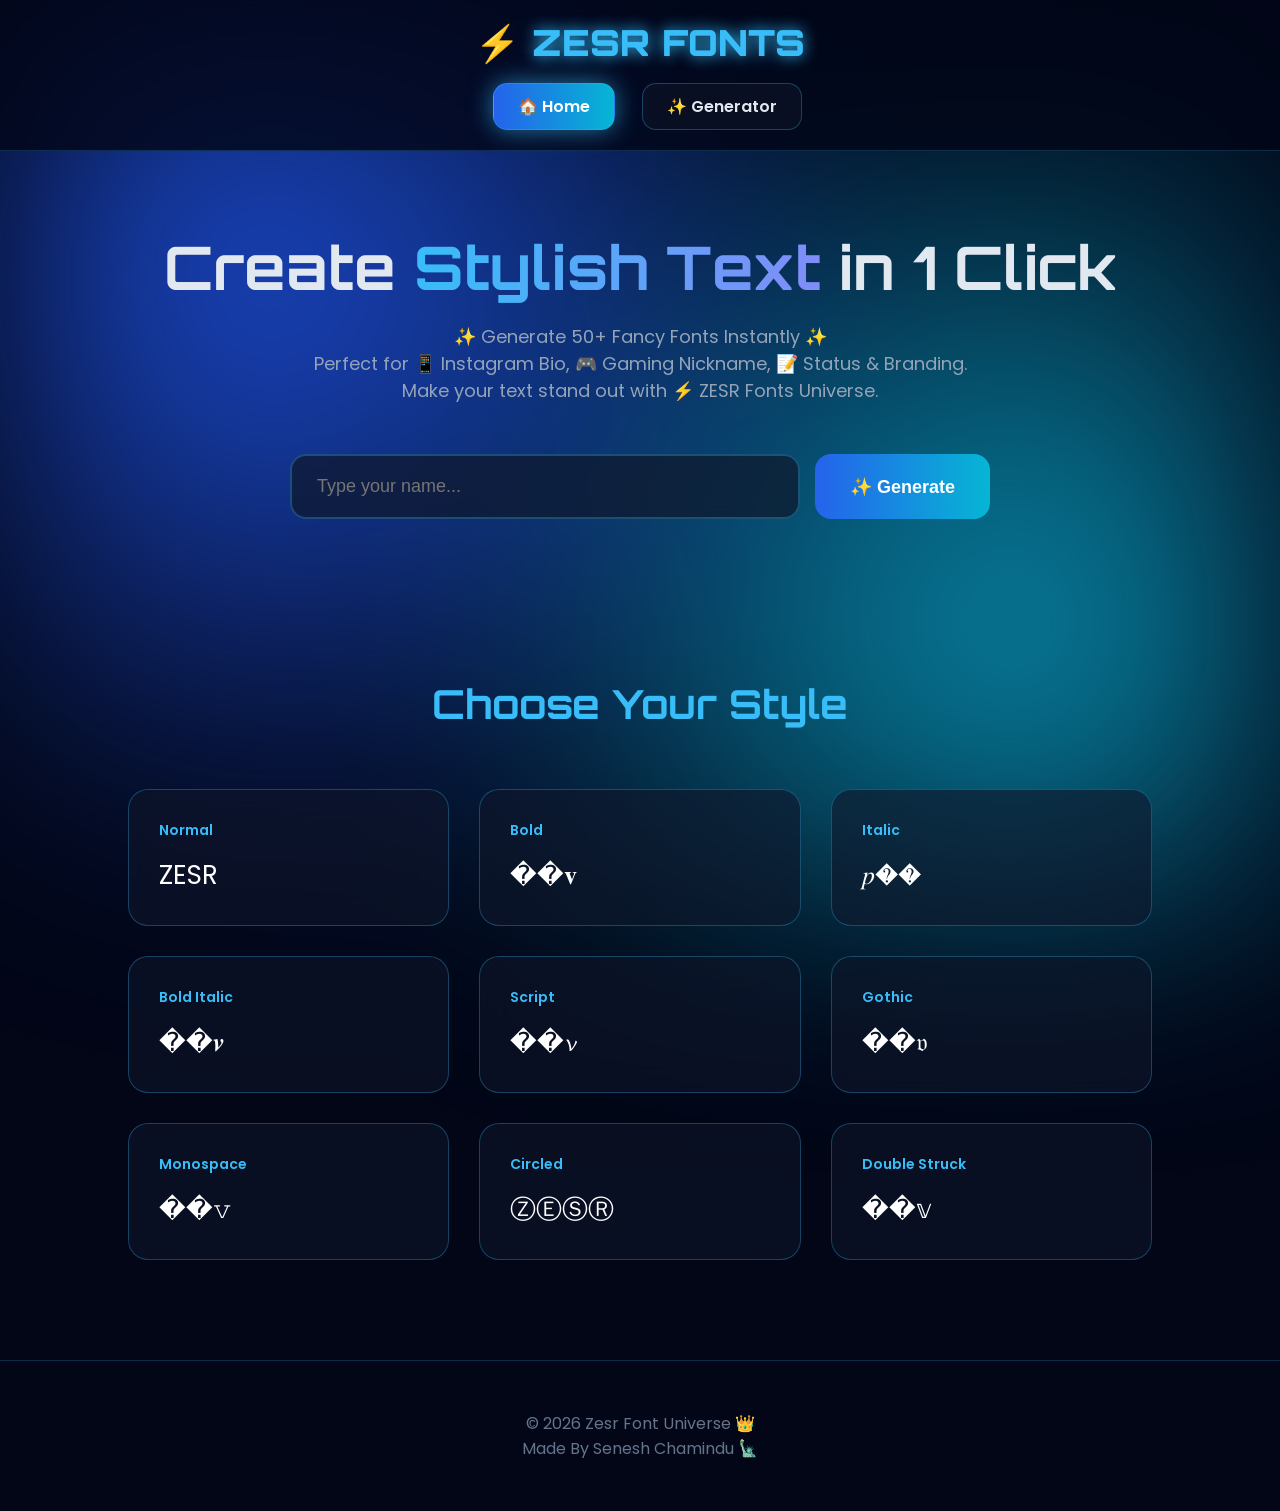
==== services/font/index.html @ 0bd38c29 "Add files via upload" ====
<!DOCTYPE html>
<html lang="en">
<head>
<meta charset="UTF-8">
<meta name="viewport" content="width=device-width, initial-scale=1.0">
<title>ZESR Fonts Universe ⚡</title>
<link rel="stylesheet" href="style.css">
</head>
<body>

<div class="bg-animation"></div>

<header>
  <div class="logo">⚡<span> ZESR FONTS</span> </div>
  <nav class="nav-buttons"> <!-- me class eka add karanna -->
    <a href="#" class="nav-btn active">🏠 Home</a>
    <a href="#generator" class="nav-btn nav-btn-purple">✨ Generator</a>
  </nav>
</header>
<section class="hero">
  <h1>Create <span>Stylish Text</span> in 1 Click</h1>
<p>
✨ Generate 50+ Fancy Fonts Instantly ✨ <br>
Perfect for 📱 Instagram Bio, 🎮 Gaming Nickname, 📝 Status & Branding. <br>
Make your text stand out with ⚡ ZESR Fonts Universe.
</p>
  
  <div class="input-wrapper">
    <input id="inputText" type="text" placeholder="Type your name..." oninput="generateFonts()">
    <button onclick="generateFonts()">✨ Generate</button>
  </div>
</section>

<section id="generator" class="generator">
  <h2>Choose Your Style</h2>
  <div id="results" class="fonts-grid"></div>
</section>

<footer>
  <p>© 2026 Zesr Font Universe 👑<br> Made By Senesh Chamindu 🗽</p>
</footer>

<script src="script.js"></script>
</body>
</html>
---- services/font/style.css ----
@import url('https://fonts.googleapis.com/css2?family=Orbitron:wght@600;700;900&family=Poppins:wght@400;500;600&display=swap');

* { margin: 0; padding: 0; box-sizing: border-box; }
html { scroll-behavior: smooth; }

body {
  background: #020617;
  color: #e2e8f0;
  font-family: 'Poppins', sans-serif;
  overflow-x: hidden;
}

/* ANIMATED BG */
.bg-animation {
  position: fixed;
  top: 0; left: 0;
  width: 100%; height: 100%;
  background: 
    radial-gradient(circle at 20% 30%, #1d4ed8 0%, transparent 50%),
    radial-gradient(circle at 80% 70%, #0891b2 0%, transparent 50%);
  filter: blur(120px);
  z-index: -1;
  animation: float 20s infinite ease-in-out;
}
@keyframes float {
  0%,100% { transform: translate(0,0) scale(1); }
  50% { transform: translate(50px, -30px) scale(1.1); }
}

/* HEADER GLASS */
header {
  display: flex;
  flex-direction: column; /* uda pahalata */
  align-items: center;
  justify-content: center;
  gap: 18px; /* logo ekai buttons ekai athara ida */
  padding: 20px 5%;
  background: rgba(2, 6, 23, 0.8);
  backdrop-filter: blur(10px);
  border-bottom: 1px solid rgba(56, 189, 248, 0.2);
  position: sticky;
  top: 0;
  z-index: 100;
}

.logo {
  font-size: 30px; /* size loku karala */
  font-weight: 800;
  font-family: 'Orbitron', sans-serif;
}

.nav-buttons {
  display: flex;
  gap: 12px; /* button 2 athara ida */
}

.nav-btn {
  padding: 10px 20px;
  border-radius: 14px;
  /* ...kalanin thibba dewal... */
}
.logo {
  font-family: 'Orbitron', sans-serif;
  font-size: 36px;
  font-weight: 900;
  color: #fff;
}
.logo span { color: #38bdf8; text-shadow: 0 0 15px #38bdf8; }
nav a {
  color: #cbd5e1;
  text-decoration: none;
  margin-left: 35px;
  font-weight: 500;
  transition: 0.3s;
}
nav a:hover { color: #38bdf8; text-shadow: 0 0 10px #38bdf8; }

/* HERO */
.hero {
  text-align: center;
  padding: 80px 20px 60px;
}
.hero h1 {
  font-family: 'Orbitron', sans-serif;
  font-size: 60px;
  line-height: 1.2;
}
.hero h1 span {
  background: linear-gradient(90deg, #38bdf8, #818cf8);
  -webkit-background-clip: text;
  -webkit-text-fill-color: transparent;
}
.hero p {
  font-size: 18px;
  color: #94a3b8;
  margin: 20px 0 50px;
}

/* INPUT WRAPPER */
.input-wrapper {
  display: flex;
  justify-content: center;
  gap: 15px;
  max-width: 700px;
  margin: auto;
}
#inputText {
  flex: 1;
  padding: 20px 25px;
  font-size: 18px;
  border-radius: 16px;
  border: 2px solid rgba(56, 189, 248, 0.3);
  background: rgba(15, 23, 42, 0.7);
  color: #fff;
  outline: none;
  backdrop-filter: blur(10px);
  transition: 0.3s;
}
#inputText:focus {
  border-color: #38bdf8;
  box-shadow: 0 0 30px rgba(56, 189, 248, 0.4);
}
.input-wrapper button {
  padding: 20px 35px;
  border-radius: 16px;
  border: none;
  background: linear-gradient(90deg, #2563eb, #06b6d4);
  color: #fff;
  font-size: 18px;
  font-weight: 600;
  cursor: pointer;
  transition: 0.3s;
  position: relative;
  overflow: hidden;
}
.input-wrapper button:hover {
  transform: translateY(-3px);
  box-shadow: 0 10px 30px rgba(56, 189, 248, 0.5);
}

/* GENERATOR */
.generator { padding: 100px 10%; }
.generator h2 {
  text-align: center;
  font-size: 40px;
  margin-bottom: 60px;
  color: #38bdf8;
  font-family: 'Orbitron', sans-serif;
}

/* FONT CARDS */
.fonts-grid {
  display: grid;
  grid-template-columns: repeat(auto-fit, minmax(320px, 1fr));
  gap: 30px;
}
.font-card {
  background: rgba(15, 23, 42, 0.6);
  border: 1px solid rgba(56, 189, 248, 0.3);
  padding: 30px;
  border-radius: 20px;
  backdrop-filter: blur(20px);
  cursor: pointer;
  transition: 0.4s;
}
.font-card:hover {
  transform: translateY(-10px);
  border-color: #38bdf8;
  box-shadow: 0 15px 50px rgba(56, 189, 248, 0.3);
}
.font-name {
  font-size: 14px;
  color: #38bdf8;
  margin-bottom: 15px;
  font-weight: 600;
}
.font-text {
  font-size: 26px;
  color: #fff;
  word-break: break-all;
}

footer {
  text-align: center;
  padding: 50px 20px;
  border-top: 1px solid rgba(56, 189, 248, 0.2);
  color: #64748b;
}

/* MOBILE */
@media (max-width: 768px) {
  header { flex-direction: column; gap: 15px; padding: 15px 5%; }
  nav a { margin: 0 10px; }
  .hero h1 { font-size: 40px; }
  .input-wrapper { flex-direction: column; padding: 0 5%; }
  .generator { padding: 80px 5%; }
  .fonts-grid { grid-template-columns: 1fr; }
}.nav-btn {
  padding: 10px 24px;
  border-radius: 14px;
  background: rgba(15, 23, 42, 0.6); /* Glass background */
  backdrop-filter: blur(10px);
  border: 1px solid rgba(56, 189, 248, 0.3);
  color: #e2e8f0;
  text-decoration: none;
  font-weight: 600;
  font-family: 'Poppins', sans-serif;
  margin-left: 15px;
  transition: all 0.3s ease;
  position: relative;
  overflow: hidden;
}

/* Hover karaddi */
.nav-btn:hover {
  background: linear-gradient(90deg, #2563eb, #06b6d4);
  color: #fff;
  border-color: #38bdf8;
  box-shadow: 0 0 25px rgba(56, 189, 248, 0.6);
  transform: translateY(-3px);
}

/* Click karaddi shine effect */
.nav-btn::after {
  content: "";
  position: absolute;
  top: 0;
  left: -100%;
  width: 100%;
  height: 100%;
  background: linear-gradient(90deg, transparent, rgba(255,255,255,0.3), transparent);
  transition: 0.5s;
}
.nav-btn:hover::after {
  left: 100%;
}

/* Active page eka */
.nav-btn.active {
  background: linear-gradient(90deg, #2563eb, #06b6d4);
  color: #fff;
  box-shadow: 0 0 25px rgba(56, 189, 248, 0.6);
}
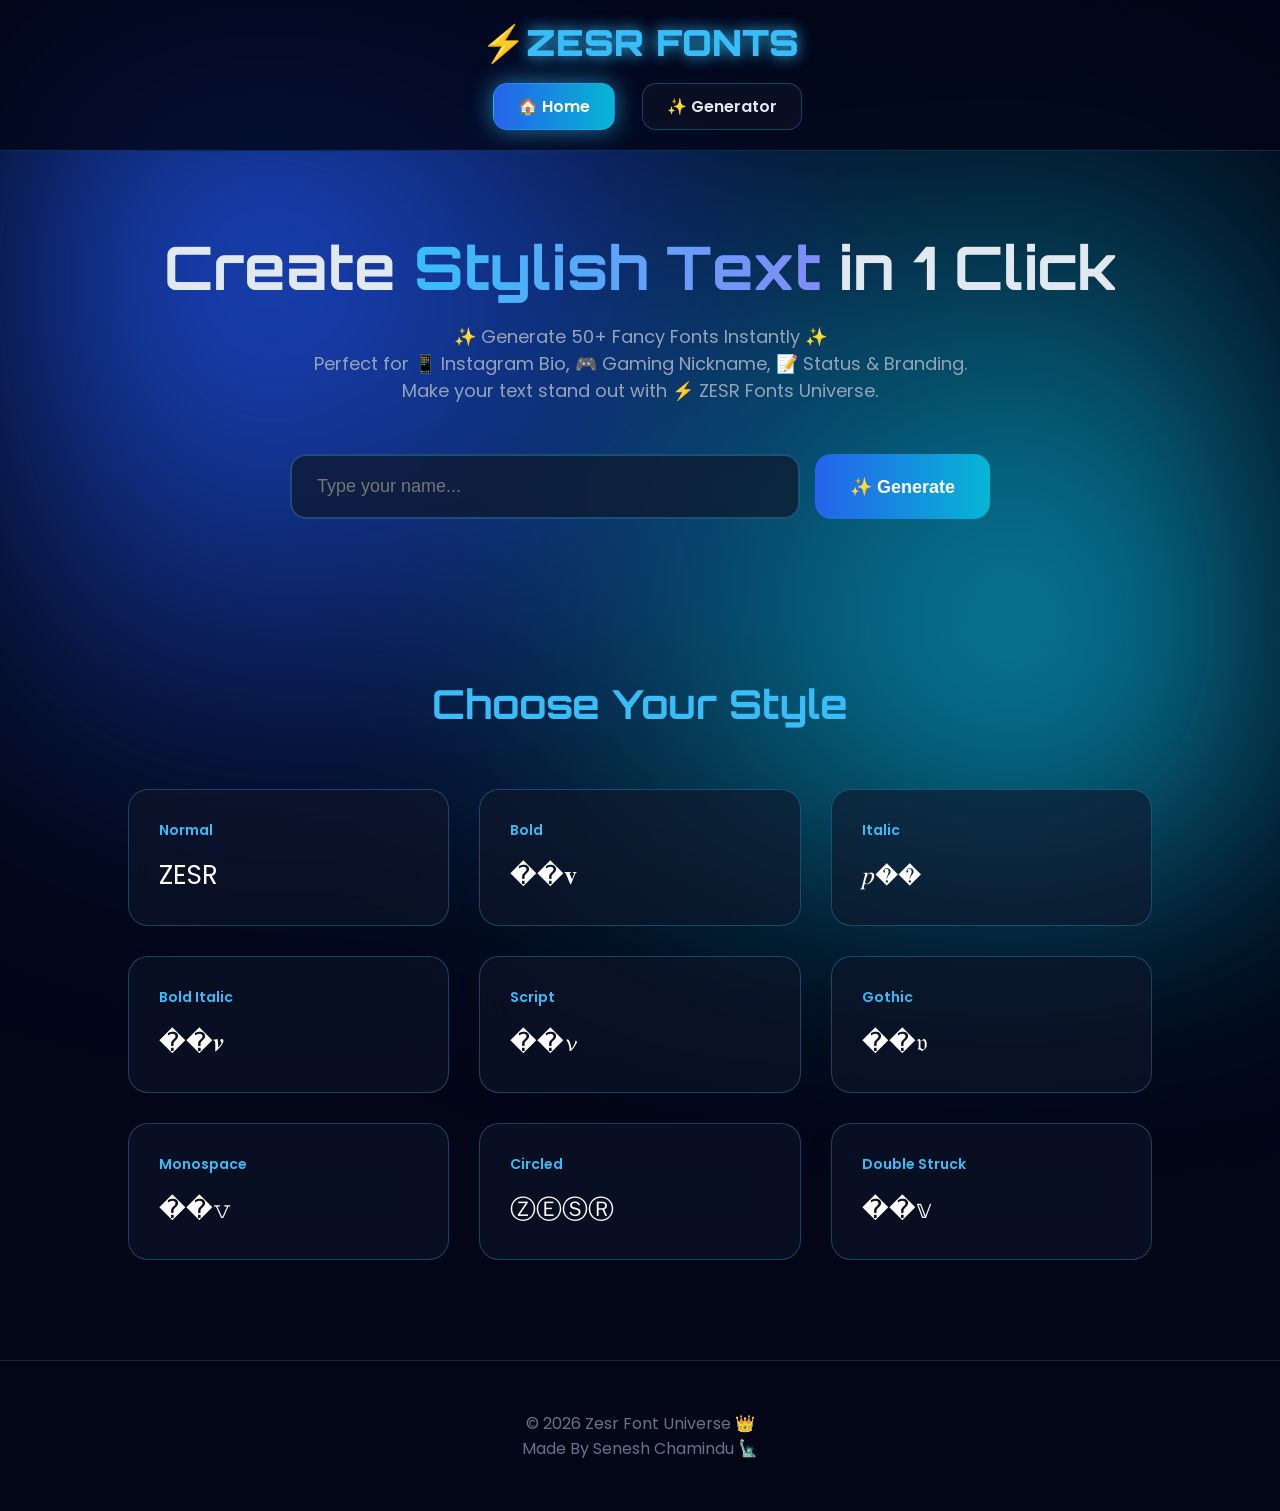
==== commit b53a80ca: "Update index.html" ====
--- a/services/font/index.html
+++ b/services/font/index.html
@@ -11,7 +11,7 @@
 <div class="bg-animation"></div>
 
 <header>
-  <div class="logo">⚡<span> ZESR FONTS</span> </div>
+  <div class="logo">⚡<span>ZESR FONTS</span> </div>
   <nav class="nav-buttons"> <!-- me class eka add karanna -->
     <a href="#" class="nav-btn active">🏠 Home</a>
     <a href="#generator" class="nav-btn nav-btn-purple">✨ Generator</a>
@@ -42,4 +42,4 @@
 
 <script src="script.js"></script>
 </body>
-</html>+</html>
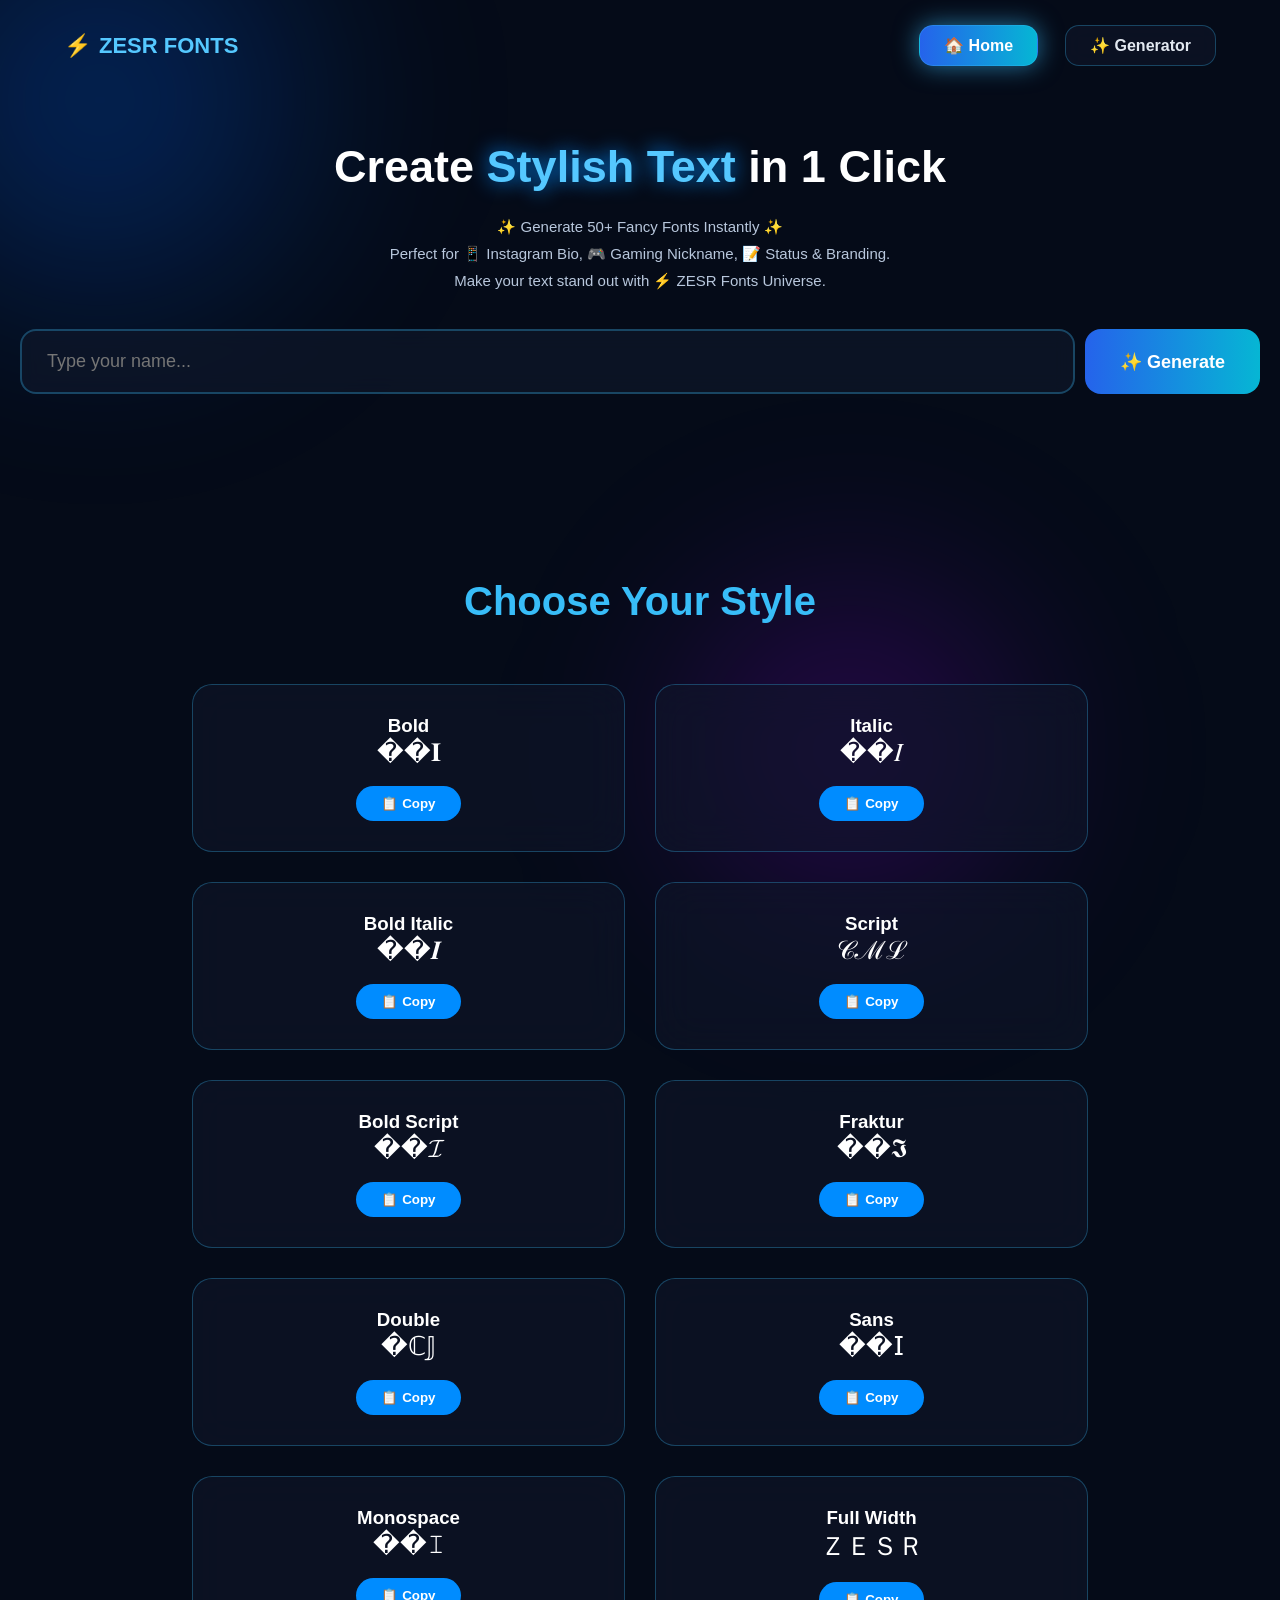
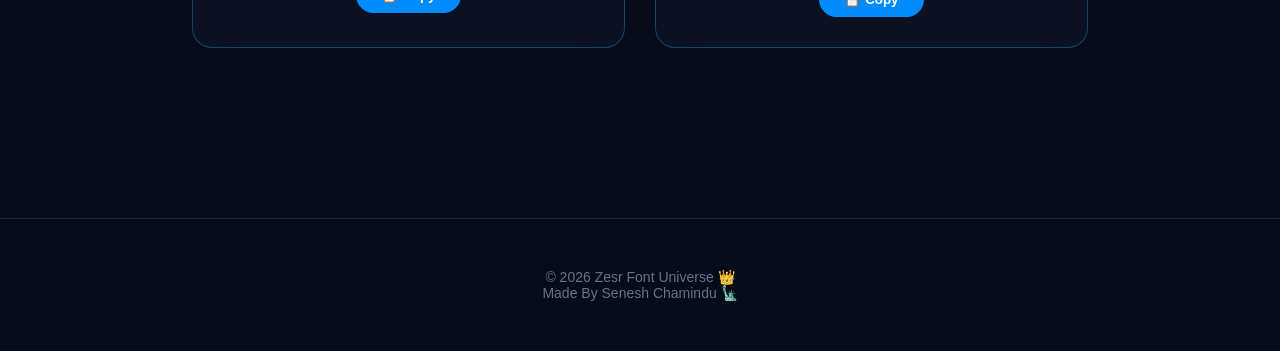
==== commit e6f5164f: "Include Google Fonts in index.html Added Google Fonts stylesheet link for Noto Sans." ====
--- a/services/font/index.html
+++ b/services/font/index.html
@@ -1,6 +1,6 @@
 <!DOCTYPE html>
 <html lang="en">
-<head>
+<head><link href="https://fonts.googleapis.com/css2?family=Noto+Sans&display=swap" rel="stylesheet">
 <meta charset="UTF-8">
 <meta name="viewport" content="width=device-width, initial-scale=1.0">
 <title>ZESR Fonts Universe ⚡</title>
--- a/services/font/style.css
+++ b/services/font/style.css
@@ -1,110 +1,356 @@
-@import url('https://fonts.googleapis.com/css2?family=Orbitron:wght@600;700;900&family=Poppins:wght@400;500;600&display=swap');
-
-* { margin: 0; padding: 0; box-sizing: border-box; }
-html { scroll-behavior: smooth; }
-
-body {
-  background: #020617;
-  color: #e2e8f0;
-  font-family: 'Poppins', sans-serif;
-  overflow-x: hidden;
-}
-
-/* ANIMATED BG */
-.bg-animation {
-  position: fixed;
-  top: 0; left: 0;
-  width: 100%; height: 100%;
-  background: 
-    radial-gradient(circle at 20% 30%, #1d4ed8 0%, transparent 50%),
-    radial-gradient(circle at 80% 70%, #0891b2 0%, transparent 50%);
-  filter: blur(120px);
-  z-index: -1;
-  animation: float 20s infinite ease-in-out;
-}
-@keyframes float {
-  0%,100% { transform: translate(0,0) scale(1); }
-  50% { transform: translate(50px, -30px) scale(1.1); }
-}
-
-/* HEADER GLASS */
-header {
-  display: flex;
-  flex-direction: column; /* uda pahalata */
-  align-items: center;
-  justify-content: center;
-  gap: 18px; /* logo ekai buttons ekai athara ida */
-  padding: 20px 5%;
-  background: rgba(2, 6, 23, 0.8);
-  backdrop-filter: blur(10px);
-  border-bottom: 1px solid rgba(56, 189, 248, 0.2);
-  position: sticky;
-  top: 0;
-  z-index: 100;
-}
-
-.logo {
-  font-size: 30px; /* size loku karala */
-  font-weight: 800;
-  font-family: 'Orbitron', sans-serif;
-}
-
-.nav-buttons {
-  display: flex;
-  gap: 12px; /* button 2 athara ida */
-}
-
-.nav-btn {
-  padding: 10px 20px;
-  border-radius: 14px;
-  /* ...kalanin thibba dewal... */
-}
-.logo {
-  font-family: 'Orbitron', sans-serif;
-  font-size: 36px;
-  font-weight: 900;
-  color: #fff;
-}
-.logo span { color: #38bdf8; text-shadow: 0 0 15px #38bdf8; }
-nav a {
-  color: #cbd5e1;
-  text-decoration: none;
-  margin-left: 35px;
-  font-weight: 500;
-  transition: 0.3s;
-}
-nav a:hover { color: #38bdf8; text-shadow: 0 0 10px #38bdf8; }
-
-/* HERO */
-.hero {
-  text-align: center;
-  padding: 80px 20px 60px;
-}
-.hero h1 {
-  font-family: 'Orbitron', sans-serif;
-  font-size: 60px;
-  line-height: 1.2;
-}
-.hero h1 span {
-  background: linear-gradient(90deg, #38bdf8, #818cf8);
-  -webkit-background-clip: text;
-  -webkit-text-fill-color: transparent;
-}
-.hero p {
-  font-size: 18px;
-  color: #94a3b8;
-  margin: 20px 0 50px;
-}
-
-/* INPUT WRAPPER */
-.input-wrapper {
-  display: flex;
-  justify-content: center;
-  gap: 15px;
-  max-width: 700px;
-  margin: auto;
-}
-#inputText {
+*{
+    margin:0;
+    padding:0;
+    box-sizing:border-box;
+    font-family:'Poppins',sans-serif;
+}
+
+body{
+    min-height:100vh;
+    background:#050b18;
+    color:white;
+    overflow-x:hidden;
+}
+
+
+/* Animated Background */
+
+.bg-animation{
+    position:fixed;
+    width:600px;
+    height:600px;
+    background:radial-gradient(circle,#0066ff55,transparent 70%);
+    top:-200px;
+    left:-200px;
+    filter:blur(80px);
+    z-index:-1;
+}
+
+.bg-animation::after{
+    content:"";
+    position:absolute;
+    width:500px;
+    height:500px;
+    background:radial-gradient(circle,#9d00ff44,transparent 70%);
+    right:-700px;
+    bottom:-600px;
+}
+
+
+/* Header */
+
+header{
+    width:90%;
+    max-width:1200px;
+    margin:auto;
+    padding:25px 0;
+
+    display:flex;
+    justify-content:space-between;
+    align-items:center;
+}
+
+
+.logo{
+    font-size:22px;
+    font-weight:700;
+    color:#55c8ff;
+}
+
+.logo span{
+    margin-left:8px;
+}
+
+
+/* Navigation */
+
+.nav-buttons{
+    display:flex;
+    gap:12px;
+}
+
+.nav-btn{
+
+    text-decoration:none;
+    color:white;
+    padding:10px 18px;
+    border-radius:30px;
+
+    background:#101c33;
+    border:1px solid #263858;
+
+    transition:.3s;
+}
+
+
+.nav-btn:hover,
+.nav-btn.active{
+
+    background:linear-gradient(135deg,#008cff,#6d00ff);
+    box-shadow:0 0 20px #007bff;
+}
+
+
+
+/* Hero */
+
+.hero{
+    text-align:center;
+    padding:50px 20px;
+}
+
+
+.hero h1{
+
+    font-size:45px;
+    margin-bottom:20px;
+
+}
+
+
+.hero h1 span{
+
+    color:#55c8ff;
+    text-shadow:0 0 20px #008cff;
+
+}
+
+
+.hero p{
+
+    color:#b8c7dc;
+    line-height:1.8;
+    font-size:15px;
+
+}
+
+
+
+/* Input */
+
+.input-wrapper{
+
+    margin:35px auto;
+    display:flex;
+    justify-content:center;
+    gap:10px;
+}
+
+
+.input-wrapper input{
+
+    width:280px;
+    padding:15px 20px;
+
+    background:#101a2d;
+    color:white;
+
+    border:1px solid #284268;
+    border-radius:30px;
+    outline:none;
+
+}
+
+
+.input-wrapper button{
+
+    padding:15px 25px;
+
+    border:none;
+    border-radius:30px;
+
+    background:linear-gradient(135deg,#008cff,#7200ff);
+
+    color:white;
+    font-weight:600;
+
+    cursor:pointer;
+
+}
+
+
+
+/* Generator */
+
+.generator{
+
+    width:90%;
+    max-width:1200px;
+    margin:auto;
+
+}
+
+
+.generator h2{
+
+    text-align:center;
+    margin-bottom:30px;
+    color:#55c8ff;
+
+}
+
+
+/* Font Cards */
+
+.fonts-grid{
+
+    display:grid;
+
+    grid-template-columns:
+    repeat(auto-fit,minmax(250px,1fr));
+
+    gap:20px;
+
+}
+
+
+.font-card{
+
+    background:rgba(15,25,45,.85);
+
+    border:1px solid rgba(80,180,255,.2);
+
+    border-radius:18px;
+
+    padding:22px;
+
+    text-align:center;
+
+    backdrop-filter:blur(15px);
+
+    transition:.35s;
+
+}
+
+
+.font-card:hover{
+
+    transform:translateY(-8px);
+
+    border-color:#00aaff;
+
+    box-shadow:
+    0 0 25px rgba(0,150,255,.4);
+
+}
+
+
+
+.font-text{
+
+    font-size:25px;
+
+    margin-bottom:18px;
+
+    word-break:break-word;
+
+    color:#ffffff;
+
+}
+
+
+
+/* Copy Button */
+
+
+.font-card button{
+
+    border:none;
+
+    padding:10px 25px;
+
+    border-radius:25px;
+
+    background:#008cff;
+
+    color:white;
+
+    cursor:pointer;
+
+    font-weight:600;
+
+    transition:.3s;
+
+}
+
+
+.font-card button:hover{
+
+    background:#7200ff;
+
+    box-shadow:0 0 15px #008cff;
+
+}
+
+
+
+/* Footer */
+
+
+footer{
+
+    text-align:center;
+
+    margin-top:70px;
+
+    padding:25px;
+
+    color:#9bb0ca;
+
+    border-top:1px solid rgba(255,255,255,.08);
+
+}
+
+
+footer p{
+
+    font-size:14px;
+
+}
+
+
+
+/* Mobile */
+
+@media(max-width:600px){
+
+header{
+
+    flex-direction:column;
+    gap:20px;
+
+}
+
+
+.hero h1{
+
+    font-size:32px;
+
+}
+
+
+.input-wrapper{
+
+    flex-direction:column;
+
+}
+
+
+.input-wrapper input,
+.input-wrapper button{
+
+    width:100%;
+
+}
+
+
+.fonts-grid{
+
+    grid-template-columns:1fr;
+
+}
+
+}#inputText {
   flex: 1;
   padding: 20px 25px;
   font-size: 18px;
@@ -240,4 +486,4 @@
   background: linear-gradient(90deg, #2563eb, #06b6d4);
   color: #fff;
   box-shadow: 0 0 25px rgba(56, 189, 248, 0.6);
-}+}
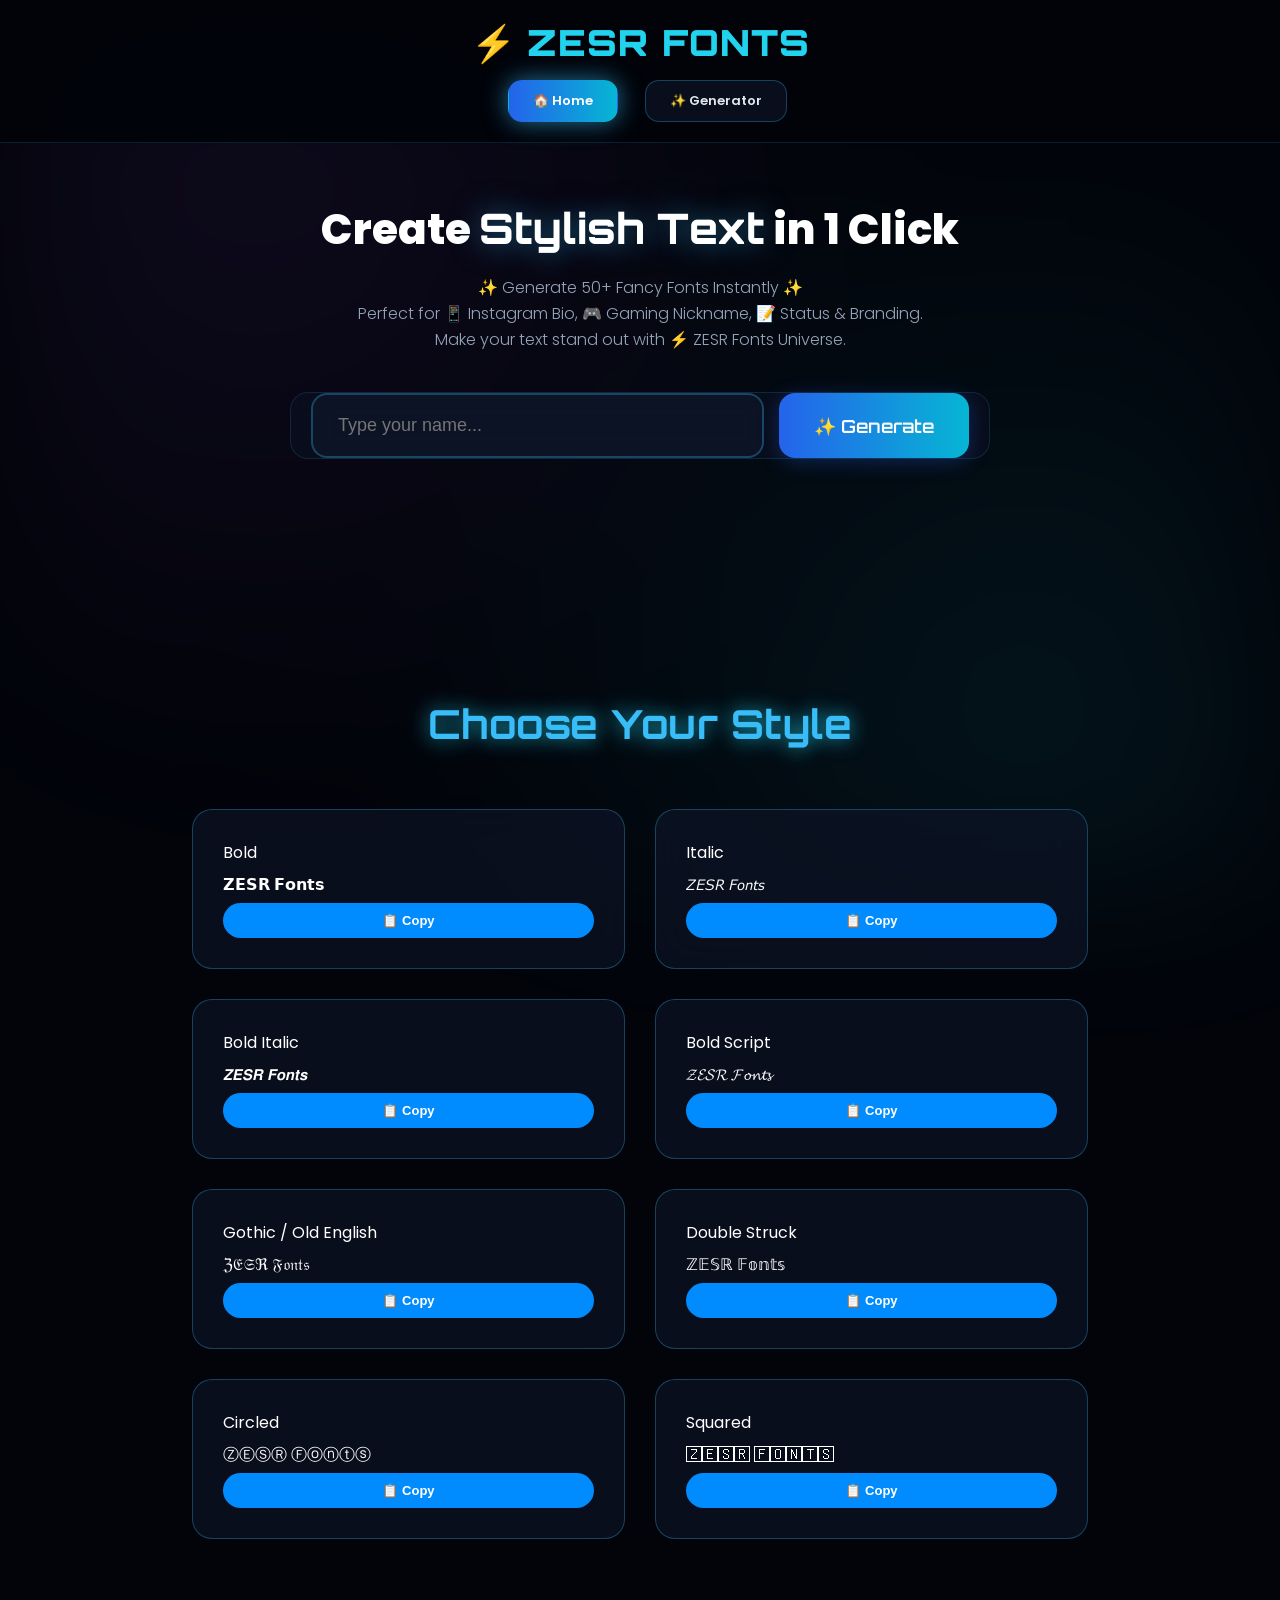
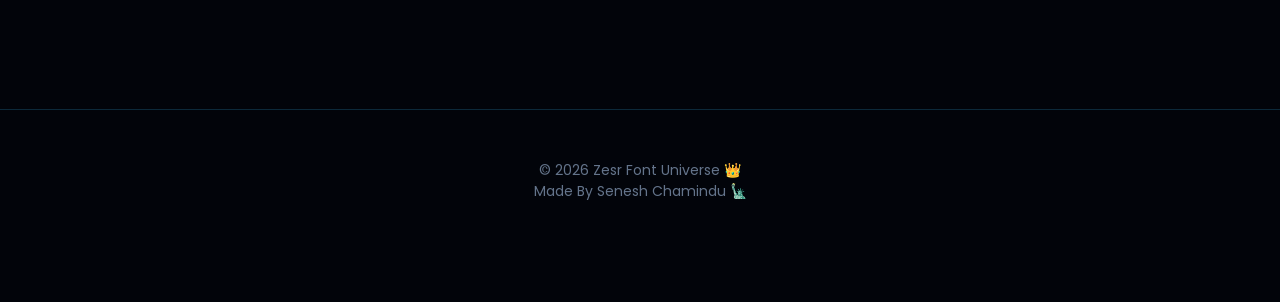
==== commit aab0ecc9: "Fix HTML formatting and structure" ====
--- a/services/font/index.html
+++ b/services/font/index.html
@@ -11,7 +11,7 @@
 <div class="bg-animation"></div>
 
 <header>
-  <div class="logo">⚡<span>ZESR FONTS</span> </div>
+ <h1> <div class="logo">⚡<span>ZESR FONTS</span> </div></h1>
   <nav class="nav-buttons"> <!-- me class eka add karanna -->
     <a href="#" class="nav-btn active">🏠 Home</a>
     <a href="#generator" class="nav-btn nav-btn-purple">✨ Generator</a>
--- a/services/font/style.css
+++ b/services/font/style.css
@@ -1,253 +1,486 @@
-*{
-    margin:0;
-    padding:0;
-    box-sizing:border-box;
-    font-family:'Poppins',sans-serif;
-}
-
-body{
-    min-height:100vh;
-    background:#050b18;
-    color:white;
-    overflow-x:hidden;
-}
-
-
-/* Animated Background */
-
-.bg-animation{
-    position:fixed;
-    width:600px;
-    height:600px;
-    background:radial-gradient(circle,#0066ff55,transparent 70%);
-    top:-200px;
-    left:-200px;
-    filter:blur(80px);
-    z-index:-1;
-}
-
-.bg-animation::after{
-    content:"";
-    position:absolute;
-    width:500px;
-    height:500px;
-    background:radial-gradient(circle,#9d00ff44,transparent 70%);
-    right:-700px;
-    bottom:-600px;
-}
-
-
-/* Header */
-
-header{
-    width:90%;
-    max-width:1200px;
-    margin:auto;
-    padding:25px 0;
-
-    display:flex;
-    justify-content:space-between;
-    align-items:center;
-}
-
-
-.logo{
-    font-size:22px;
-    font-weight:700;
-    color:#55c8ff;
-}
-
-.logo span{
-    margin-left:8px;
-}
-
-
-/* Navigation */
-
-.nav-buttons{
-    display:flex;
-    gap:12px;
-}
-
-.nav-btn{
-
-    text-decoration:none;
-    color:white;
-    padding:10px 18px;
-    border-radius:30px;
-
-    background:#101c33;
-    border:1px solid #263858;
-
-    transition:.3s;
-}
-
-
-.nav-btn:hover,
-.nav-btn.active{
-
-    background:linear-gradient(135deg,#008cff,#6d00ff);
-    box-shadow:0 0 20px #007bff;
-}
-
-
-
-/* Hero */
-
-.hero{
-    text-align:center;
-    padding:50px 20px;
-}
-
-
-.hero h1{
-
-    font-size:45px;
-    margin-bottom:20px;
-
-}
-
-
-.hero h1 span{
-
-    color:#55c8ff;
-    text-shadow:0 0 20px #008cff;
-
-}
-
-
-.hero p{
-
-    color:#b8c7dc;
-    line-height:1.8;
-    font-size:15px;
-
-}
-
-
-
-/* Input */
-
-.input-wrapper{
-
-    margin:35px auto;
-    display:flex;
-    justify-content:center;
-    gap:10px;
-}
-
-
-.input-wrapper input{
-
-    width:280px;
-    padding:15px 20px;
-
-    background:#101a2d;
-    color:white;
-
-    border:1px solid #284268;
-    border-radius:30px;
-    outline:none;
-
-}
-
-
-.input-wrapper button{
-
-    padding:15px 25px;
-
-    border:none;
-    border-radius:30px;
-
-    background:linear-gradient(135deg,#008cff,#7200ff);
-
-    color:white;
-    font-weight:600;
-
-    cursor:pointer;
-
-}
-
-
-
-/* Generator */
-
-.generator{
-
-    width:90%;
-    max-width:1200px;
-    margin:auto;
-
-}
-
-
-.generator h2{
-
-    text-align:center;
-    margin-bottom:30px;
-    color:#55c8ff;
-
-}
-
-
-/* Font Cards */
-
-.fonts-grid{
-
-    display:grid;
-
-    grid-template-columns:
-    repeat(auto-fit,minmax(250px,1fr));
-
-    gap:20px;
-
-}
-
-
-.font-card{
-
-    background:rgba(15,25,45,.85);
-
-    border:1px solid rgba(80,180,255,.2);
-
-    border-radius:18px;
-
-    padding:22px;
-
-    text-align:center;
-
-    backdrop-filter:blur(15px);
-
-    transition:.35s;
-
-}
-
-
-.font-card:hover{
-
-    transform:translateY(-8px);
-
-    border-color:#00aaff;
-
-    box-shadow:
-    0 0 25px rgba(0,150,255,.4);
-
-}
-
-
-
-.font-text{
-
-    font-size:25px;
-
-    margin-bottom:18px;
-
-    word-break:break-word;
-
-    color:#ffffff;
-
-}
-
+@import url('https://fonts.googleapis.com/css2?family=Orbitron:wght@600;800;900&family=Poppins:wght@300;400;600&display=swap');
+
+/* --- RESET & VARIABLES --- */
+:root {
+    --bg-color: #02040a; /* තවත් ඩාර්ක් කළා */
+    --text-main: #ffffff;
+    --text-muted: #94a3b8;
+    --accent-cyan: #22d3ee;
+    --accent-purple: #a855f7;
+    --card-bg: rgba(10, 15, 30, 0.85); /* කාඩ් එකේ ඩාර්ක් ගතිය වැඩි කළා */
+    --border-color: rgba(56, 189, 248, 0.15);
+    --glow-hard: 0 0 20px rgba(34, 211, 238, 0.8);
+    --font-title: 'Orbitron', sans-serif;
+    --font-body: 'Poppins', sans-serif;
+}
+
+* {
+    margin: 0;
+    padding: 0;
+    box-sizing: border-box;
+}
+
+body {
+    font-family: var(--font-body);
+    background-color: var(--bg-color);
+    color: var(--text-main);
+    min-height: 100vh;
+    overflow-x: hidden;
+    position: relative;
+    padding-bottom: 50px;
+}
+
+/* --- ANIMATED BACKGROUND --- */
+.bg-animation {
+    position: fixed;
+    width: 100%;
+    height: 100%;
+    top: 0;
+    left: 0;
+    z-index: -1;
+    background: radial-gradient(circle at 20% 20%, rgba(168, 85, 247, 0.08) 0%, transparent 50%),
+                radial-gradient(circle at 80% 80%, rgba(34, 211, 238, 0.08) 0%, transparent 50%);
+    filter: blur(80px);
+}
+
+/* --- HEADER & NAV --- */
+header {
+    display: flex;
+    flex-direction: column;
+    align-items: center;
+    padding: 20px 5%;
+    max-width: 1400px;
+    margin: 0 auto;
+    border-bottom: 1px solid var(--border-color);
+    background: rgba(2, 4, 10, 0.95);
+    backdrop-filter: blur(15px);
+    position: sticky;
+    top: 0;
+    z-index: 100;
+    gap: 15px;
+}
+
+/* --- LOGO FIX (ਲොකු කළා, හිඩැස් හැදුවා) --- */
+.logo {
+    font-family: var(--font-title);
+    font-size: 36px; /* ප්‍රමාණය වැඩි කළා */
+    font-weight: 900;
+    text-decoration: none;
+    color: var(--text-main);
+    display: flex;
+    align-items: center;
+    gap: 10px;
+    letter-spacing: 1px; /* හිඩැස් අඩු කර එක ළඟට ගත්තා */
+    text-transform: uppercase;
+}
+
+.logo span {
+    color: var(--accent-cyan);
+}
+
+/* Nav Buttons Layout in Header */
+.nav-buttons, .nav-links {
+    display: flex;
+    gap: 12px;
+    justify-content: center;
+    width: 100%;
+}
+
+.nav-btn {
+    text-decoration: none;
+    color: var(--text-main);
+    padding: 8px 20px;
+    border-radius: 12px;
+    font-size: 13px;
+    font-weight: 600;
+    transition: all 0.3s ease;
+    background: rgba(255,255,255,0.03);
+    border: 1px solid var(--border-color);
+}
+
+.nav-btn:hover, .nav-btn.active {
+    background: linear-gradient(45deg, var(--accent-cyan), var(--accent-purple));
+    color: #000;
+    box-shadow: var(--glow-hard);
+    border-color: transparent;
+}
+
+/* --- HERO SECTION --- */
+.hero {
+    text-align: center;
+    padding: 60px 20px 40px;
+}
+
+.hero h1 {
+    font-size: 42px;
+    margin-bottom: 20px;
+    line-height: 1.2;
+    font-weight: 800;
+}
+
+.hero h1 span.highlight {
+    background: linear-gradient(90deg, #ffffff, var(--accent-cyan), #ffffff);
+    background-size: 200% auto;
+    color: transparent;
+    -webkit-background-clip: text;
+    background-clip: text;
+    animation: shine 3s linear infinite;
+    font-family: var(--font-title);
+}
+
+@keyframes shine {
+    to { background-position: 200% center; }
+}
+
+.hero p {
+    color: var(--text-muted);
+    font-size: 15px;
+    max-width: 600px;
+    margin: 0 auto 35px;
+    font-weight: 300;
+    line-height: 1.6;
+}
+
+/* --- INPUT AREA --- */
+.input-wrapper {
+    display: flex;
+    justify-content: center;
+    gap: 12px;
+    max-width: 550px;
+    margin: 0 auto;
+    padding: 8px;
+    background: var(--card-bg);
+    border-radius: 18px;
+    border: 1px solid var(--border-color);
+    backdrop-filter: blur(15px);
+}
+
+#inputText {
+    flex: 1;
+    padding: 15px 20px;
+    border-radius: 12px;
+    border: none;
+    background: rgba(2, 4, 10, 0.6);
+    color: var(--text-main);
+    font-size: 15px;
+    outline: none;
+    transition: all 0.3s;
+}
+
+#inputText:focus {
+    box-shadow: 0 0 15px rgba(34, 211, 238, 0.4);
+    border: 1px solid var(--accent-cyan);
+}
+
+.input-wrapper button, #generateBtn {
+    padding: 15px 30px;
+    border-radius: 12px;
+    border: none;
+    background: linear-gradient(45deg, var(--accent-cyan), var(--accent-purple));
+    color: #000;
+    font-size: 15px;
+    font-weight: 900;
+    cursor: pointer;
+    transition: all 0.3s ease;
+    font-family: var(--font-title);
+}
+
+.input-wrapper button:hover {
+    transform: translateY(-2px);
+    box-shadow: var(--glow-hard);
+}
+
+/* --- FONT GRID SECTION --- */
+.generator {
+    max-width: 1200px;
+    margin: 60px auto 0;
+    padding: 0 5%;
+}
+
+.generator h2 {
+    text-align: center;
+    font-size: 30px;
+    margin-bottom: 40px;
+    font-family: var(--font-title);
+    color: var(--accent-cyan);
+    text-shadow: var(--glow-hard);
+}
+
+.fonts-grid {
+    display: grid;
+    grid-template-columns: repeat(auto-fit, minmax(280px, 1fr));
+    gap: 25px;
+}
+
+/* --- NEON CARDS --- */
+.font-card {
+    background: var(--card-bg);
+    border: 1px solid var(--border-color);
+    border-radius: 18px;
+    padding: 25px;
+    transition: all 0.3s ease;
+    backdrop-filter: blur(10px);
+    display: flex;
+    flex-direction: column;
+    justify-content: space-between;
+}
+
+.font-card:hover {
+    transform: translateY(-6px);
+    border-color: var(--accent-cyan);
+    box-shadow: 0 10px 30px rgba(0,0,0,0.6), var(--glow-hard);
+}
+
+.font-name {
+    font-size: 12px;
+    color: var(--accent-cyan);
+    font-weight: 600;
+    letter-spacing: 1px;
+    text-transform: uppercase;
+    margin-bottom: 12px;
+}
+
+.font-text {
+    font-size: 22px;
+    min-height: 45px;
+    margin-bottom: 20px;
+    word-break: break-all;
+    color: #fff;
+}
+
+.font-card button {
+    width: 100%;
+    padding: 10px;
+    border-radius: 10px;
+    border: 1px solid var(--border-color);
+    background: rgba(255,255,255,0.03);
+    color: var(--text-main);
+    font-weight: 600;
+    cursor: pointer;
+    transition: all 0.3s;
+}
+
+.font-card:hover button {
+    background: linear-gradient(45deg, var(--accent-cyan), var(--accent-purple));
+    color: #000;
+    border-color: transparent;
+    box-shadow: var(--glow-hard);
+}
+
+/* --- FOOTER --- */
+footer {
+    text-align: center;
+    padding: 40px 20px;
+    color: var(--text-muted);
+    font-size: 13px;
+    margin-top: 60px;
+    border-top: 1px solid var(--border-color);
+}
+
+/* --- RESPONSIVE DESIGN --- */
+@media (max-width: 768px) {
+    header { 
+        padding: 15px; 
+    }
+    .logo {
+        font-size: 24px;
+    }
+    .hero h1 { 
+        font-size: 32px; 
+    }
+    .input-wrapper { 
+        flex-direction: column; 
+        background: transparent; 
+        border: none; 
+        padding: 0; 
+    }
+    #inputText, .input-wrapper button { 
+        width: 100%; 
+        border-radius: 12px; 
+    }
+}
+.hero h1 span {
+    color: var(--accent-blue);
+    text-shadow: 0 0 30px rgba(56, 189, 248, 0.5);
+    font-family: 'Orbitron', sans-serif;
+}
+
+.hero p {
+    color: var(--text-muted);
+    line-height: 1.6;
+    font-size: 16px;
+    max-width: 600px;
+    margin: 0 auto;
+}
+
+/* --- Input Section --- */
+.input-wrapper {
+    margin: 40px auto;
+    display: flex;
+    justify-content: center;
+    gap: 15px;
+    max-width: 700px;
+    padding: 0 20px;
+}
+
+#inputText {
+    flex: 1;
+    padding: 18px 25px;
+    font-size: 16px;
+    border-radius: 16px;
+    border: 1px solid var(--border-glow);
+    background: var(--bg-card);
+    color: var(--text-main);
+    outline: none;
+    backdrop-filter: blur(12px);
+    transition: all 0.3s ease;
+}
+
+#inputText:focus {
+    border-color: var(--accent-blue);
+    box-shadow: 0 0 25px rgba(56, 189, 248, 0.3);
+}
+
+.input-wrapper button {
+    padding: 18px 32px;
+    border-radius: 16px;
+    border: none;
+    background: var(--accent-gradient);
+    color: #fff;
+    font-size: 16px;
+    font-weight: 600;
+    cursor: pointer;
+    transition: all 0.3s ease;
+    box-shadow: 0 4px 20px rgba(37, 99, 235, 0.3);
+}
+
+.input-wrapper button:hover {
+    transform: translateY(-2px);
+    box-shadow: 0 6px 25px rgba(56, 189, 248, 0.5);
+}
+
+/* --- Generator Section --- */
+.generator {
+    width: 90%;
+    max-width: 1200px;
+    margin: 60px auto;
+}
+
+.generator h2 {
+    text-align: center;
+    font-size: 32px;
+    margin-bottom: 40px;
+    color: var(--accent-blue);
+    font-family: 'Orbitron', sans-serif;
+    letter-spacing: 0.5px;
+}
+
+/* --- Font Cards Grid --- */
+.fonts-grid {
+    display: grid;
+    grid-template-columns: repeat(auto-fit, minmax(280px, 1fr));
+    gap: 25px;
+}
+
+.font-card {
+    background: var(--bg-card);
+    border: 1px solid var(--border-glow);
+    border-radius: 20px;
+    padding: 25px;
+    backdrop-filter: blur(15px);
+    transition: all 0.4s cubic-bezier(0.4, 0, 0.2, 1);
+    display: flex;
+    flex-direction: column;
+    justify-content: space-between;
+    min-height: 160px;
+}
+
+.font-card:hover {
+    transform: translateY(-6px);
+    border-color: var(--accent-blue);
+    box-shadow: 0 12px 40px rgba(56, 189, 248, 0.25);
+    background: rgba(15, 23, 42, 0.9);
+}
+
+.font-name {
+    font-size: 13px;
+    color: var(--accent-blue);
+    margin-bottom: 12px;
+    font-weight: 600;
+    text-transform: uppercase;
+    letter-spacing: 1px;
+}
+
+.font-text {
+    font-size: 20px;
+    color: #fff;
+    word-break: break-all;
+    margin-bottom: 20px;
+}
+
+.font-card button {
+    align-self: flex-start;
+    border: none;
+    padding: 8px 18px;
+    border-radius: 10px;
+    background: rgba(56, 189, 248, 0.1);
+    color: var(--accent-blue);
+    cursor: pointer;
+    font-weight: 500;
+    font-size: 13px;
+    transition: all 0.3s ease;
+    border: 1px solid rgba(56, 189, 248, 0.2);
+}
+
+.font-card button:hover {
+    background: var(--accent-gradient);
+    color: #fff;
+    border-color: transparent;
+    box-shadow: 0 0 15px rgba(56, 189, 248, 0.4);
+}
+
+/* --- Footer --- */
+footer {
+    text-align: center;
+    margin-top: 80px;
+    padding: 30px;
+    color: var(--text-muted);
+    border-top: 1px solid rgba(255, 255, 255, 0.05);
+    font-size: 14px;
+}
+
+/* --- Responsive Design --- */
+@media (max-width: 768px) {
+    header {
+        flex-direction: column;
+        gap: 15px;
+        text-align: center;
+    }
+
+    .hero h1 {
+        font-size: 36px;
+    }
+
+    .input-wrapper {
+        flex-direction: column;
+    }
+
+    .input-wrapper input,
+    .input-wrapper button {
+        width: 100%;
+    }
+
+    .fonts-grid {
+        grid-template-columns: 1fr;
+    }
+}
+}
+.font-text {
+  font-size: 22px;
+  margin-bottom: 15px;
+  word-break: break-all;
+  font-family: 'Noto Sans', sans-serif; /* meka add kala */
+}
 
 
 /* Copy Button */
